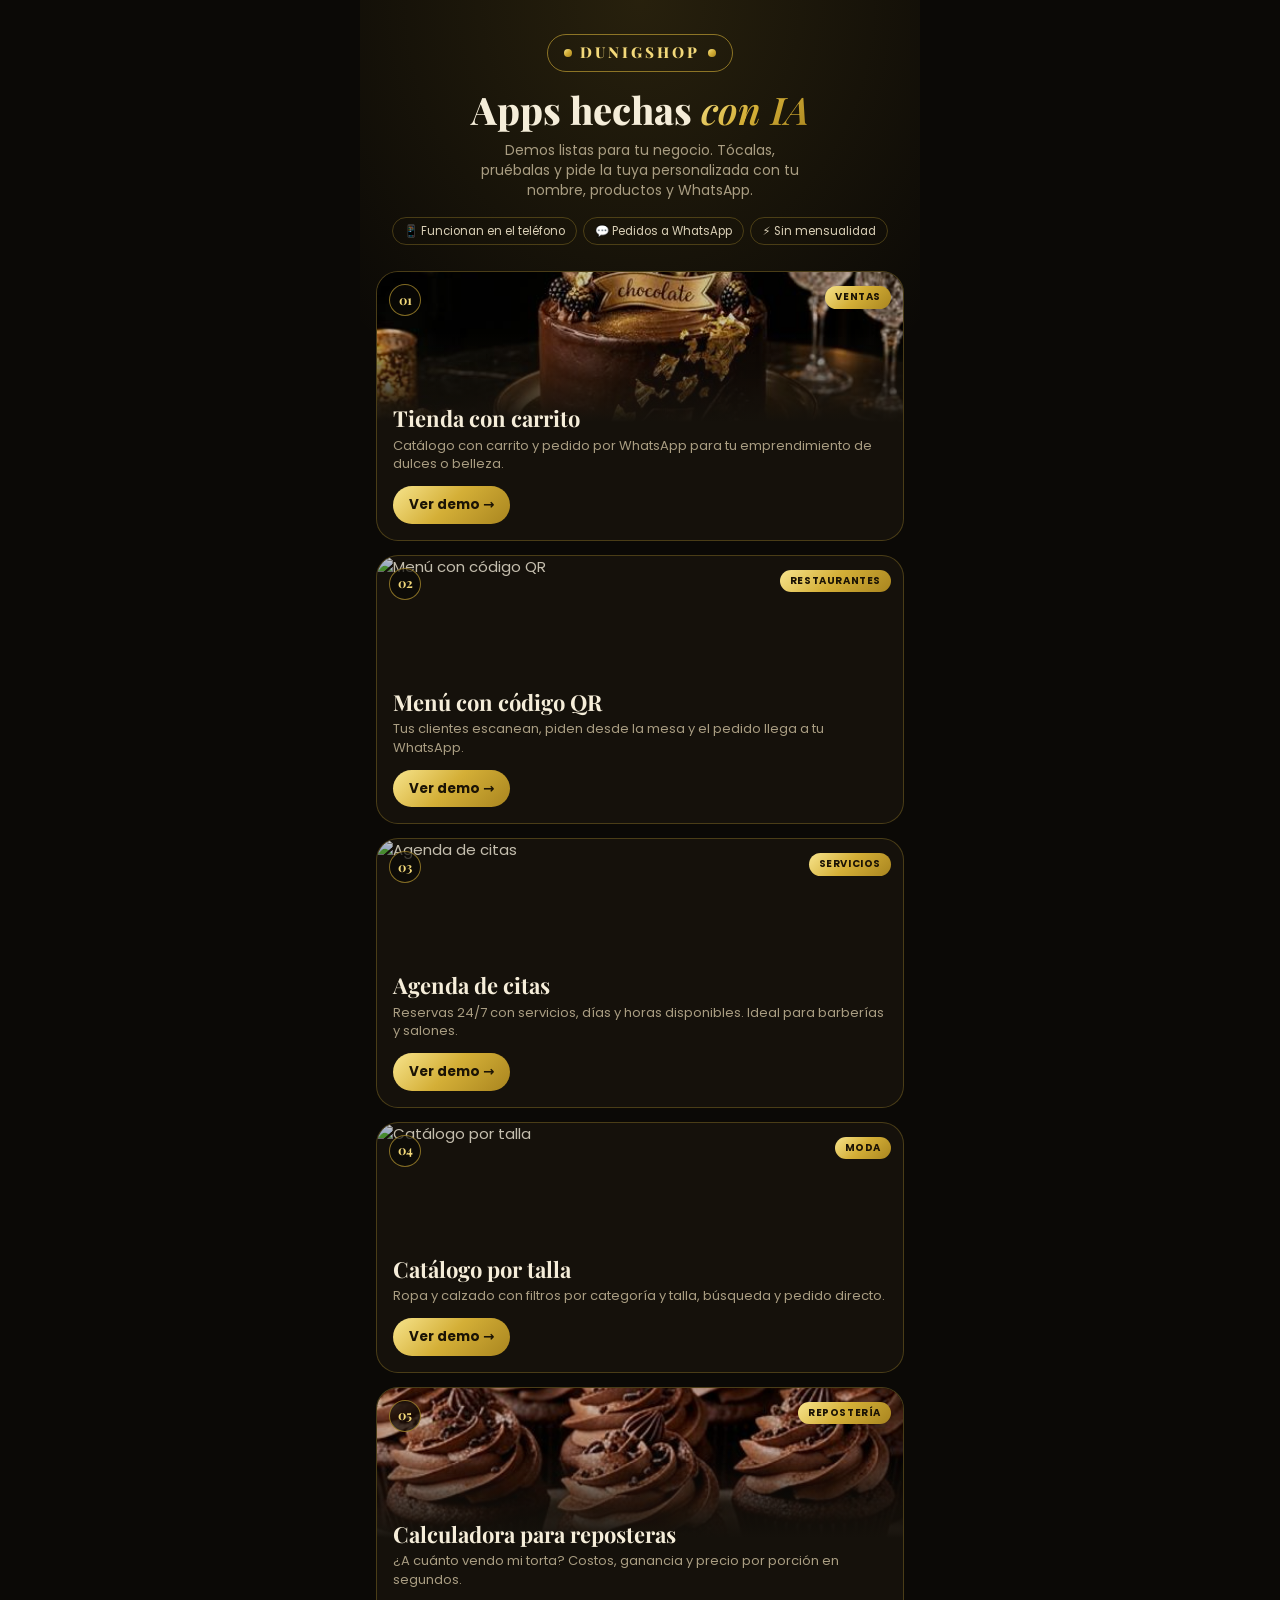
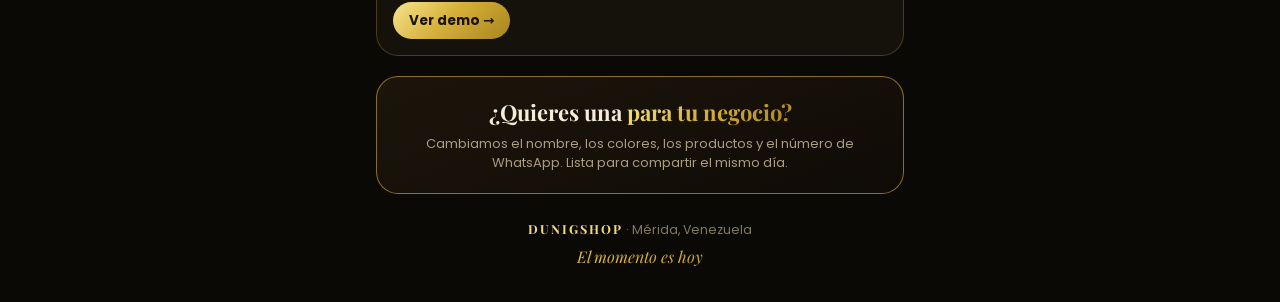
==== apps/index.html @ f9a7b9bd "Agregar 4 apps demo (menú QR, agenda de citas, catálogo por tallas, calculadora repostería) + galerí" ====
<!DOCTYPE html>
<html lang="es-VE">
<head>
<meta charset="UTF-8">
<meta name="viewport" content="width=device-width, initial-scale=1, viewport-fit=cover">
<title>Apps hechas con IA · DUNIGSHOP</title>
<meta name="description" content="Apps listas para tu negocio: tienda con carrito, menú QR, agenda de citas, catálogo con tallas y calculadora de precios.">
<meta name="theme-color" content="#0b0906">
<link rel="icon" href="../vendedor/icon.png">
<link rel="preconnect" href="https://fonts.googleapis.com">
<link rel="preconnect" href="https://fonts.gstatic.com" crossorigin>
<link href="https://fonts.googleapis.com/css2?family=Playfair+Display:ital,wght@0,600;0,700;0,800;1,600&family=Poppins:wght@300;400;500;600;700&display=swap" rel="stylesheet">
<script>
/* =====================================================================
   GALERÍA DE APPS · Edita la lista para agregar o quitar demos.
   ===================================================================== */
const APPS = [
  { title: "Tienda con carrito", desc: "Catálogo con carrito y pedido por WhatsApp para tu emprendimiento de dulces o belleza.",
    tag: "Ventas", url: "../vendedor/tienda/?n=dulces", img: "../vendedor/img/hero-dulces.jpg" },
  { title: "Menú con código QR", desc: "Tus clientes escanean, piden desde la mesa y el pedido llega a tu WhatsApp.",
    tag: "Restaurantes", url: "../menu-qr/?mesa=4", img: "https://images.pexels.com/photos/29496092/pexels-photo-29496092.jpeg?auto=compress&cs=tinysrgb&w=700" },
  { title: "Agenda de citas", desc: "Reservas 24/7 con servicios, días y horas disponibles. Ideal para barberías y salones.",
    tag: "Servicios", url: "../agenda-citas/", img: "https://images.unsplash.com/photo-1593702275687-f8b402bf1fb5?w=700&q=70&auto=format&fit=crop" },
  { title: "Catálogo por talla", desc: "Ropa y calzado con filtros por categoría y talla, búsqueda y pedido directo.",
    tag: "Moda", url: "../catalogo-tallas/", img: "https://images.unsplash.com/photo-1490481651871-ab68de25d43d?w=700&q=70&auto=format&fit=crop" },
  { title: "Calculadora para reposteras", desc: "¿A cuánto vendo mi torta? Costos, ganancia y precio por porción en segundos.",
    tag: "Repostería", url: "../calculadora-reposteria/", img: "../vendedor/img/cupcakes.jpg" }
];
</script>
<style>
:root{--bg:#0b0906;--card:#15110b;--line:rgba(212,175,55,.28);--line2:rgba(212,175,55,.6);--gold:#d4af37;--gold2:#f3d97a;--goldg:linear-gradient(135deg,#f7e48c 0%,#d4af37 48%,#a9851f 100%);--txt:#f5edd9;--mut:#a99d82}
*{box-sizing:border-box;margin:0;padding:0}
html,body{background:var(--bg)}
body{color:var(--txt);font-family:'Poppins',system-ui,sans-serif;font-size:15px;line-height:1.45;max-width:560px;margin:0 auto;min-height:100vh;
  background:radial-gradient(120% 40% at 50% 0%,rgba(212,175,55,.14),transparent 60%),var(--bg)}
.serif{font-family:'Playfair Display',Georgia,serif}
.gold{background:var(--goldg);-webkit-background-clip:text;background-clip:text;color:transparent}
img{display:block}
header{text-align:center;padding:34px 22px 8px}
.logo{display:inline-flex;align-items:center;gap:8px;font-family:'Playfair Display',serif;font-weight:800;font-size:15px;letter-spacing:3px;padding:7px 16px;border:1px solid var(--line2);border-radius:999px;color:var(--gold2)}
.logo i{width:8px;height:8px;border-radius:50%;background:var(--goldg);display:inline-block}
h1{font-size:38px;line-height:1.05;margin-top:18px;font-weight:800}
h1 em{font-style:italic;font-weight:600}
header p{color:var(--mut);font-size:14px;margin:10px auto 0;max-width:340px}
.chips{display:flex;justify-content:center;gap:6px;flex-wrap:wrap;margin-top:16px}
.chips span{font-size:11.5px;padding:5px 11px;border-radius:999px;border:1px solid var(--line);color:#d9cfb6}
main{padding:18px 16px 10px;display:grid;gap:14px}
.app{display:block;text-decoration:none;color:inherit;border:1px solid var(--line);border-radius:22px;overflow:hidden;background:var(--card);transition:transform .15s,border-color .2s}
.app:active{transform:scale(.985)}
.app:hover{border-color:var(--line2)}
.ph{position:relative;height:150px}
.ph img{width:100%;height:100%;object-fit:cover;filter:brightness(.8)}
.ph::after{content:"";position:absolute;inset:0;background:linear-gradient(180deg,rgba(11,9,6,0) 40%,rgba(21,17,11,1) 100%)}
.num{position:absolute;top:12px;left:12px;z-index:2;font-family:'Playfair Display',serif;font-weight:700;font-size:13px;width:32px;height:32px;border-radius:50%;background:rgba(11,9,6,.7);border:1px solid var(--line2);color:var(--gold2);display:flex;align-items:center;justify-content:center}
.tag{position:absolute;top:14px;right:12px;z-index:2;font-size:10px;font-weight:700;letter-spacing:.6px;text-transform:uppercase;padding:4px 10px;border-radius:999px;background:var(--goldg);color:#1b1305}
.b{padding:2px 16px 16px;margin-top:-18px;position:relative;z-index:2}
.b h2{font-size:22px;line-height:1.15}
.b p{font-size:13px;color:var(--mut);margin-top:5px}
.go{display:inline-flex;align-items:center;gap:6px;margin-top:12px;font-size:13.5px;font-weight:700;color:#1b1305;background:var(--goldg);padding:9px 16px;border-radius:999px}
.cta{margin:10px 16px 0;border:1px solid var(--line2);border-radius:22px;padding:20px;text-align:center;background:linear-gradient(160deg,#1c150b,#0f0b06)}
.cta h3{font-size:22px}
.cta p{font-size:13px;color:var(--mut);margin-top:6px}
footer{text-align:center;padding:26px 16px 34px;color:#857a60;font-size:12.5px}
footer b{font-family:'Playfair Display',serif;color:var(--gold2);letter-spacing:2px}
footer em{display:block;margin-top:6px;font-family:'Playfair Display',serif;font-style:italic;font-size:16px}
</style>
</head>
<body>
<header>
  <span class="logo"><i></i>DUNIGSHOP<i></i></span>
  <h1 class="serif">Apps hechas <em class="gold">con IA</em></h1>
  <p>Demos listas para tu negocio. Tócalas, pruébalas y pide la tuya personalizada con tu nombre, productos y WhatsApp.</p>
  <div class="chips"><span>📱 Funcionan en el teléfono</span><span>💬 Pedidos a WhatsApp</span><span>⚡ Sin mensualidad</span></div>
</header>
<main id="list"></main>
<section class="cta">
  <h3 class="serif">¿Quieres una <span class="gold">para tu negocio?</span></h3>
  <p>Cambiamos el nombre, los colores, los productos y el número de WhatsApp. Lista para compartir el mismo día.</p>
</section>
<footer><b>DUNIGSHOP</b> · Mérida, Venezuela<em class="gold">El momento es hoy</em></footer>
<script>
document.getElementById("list").innerHTML = APPS.map((a, i) => `
  <a class="app" href="${a.url}">
    <div class="ph"><img src="${a.img}" alt="${a.title}" loading="${i < 2 ? "eager" : "lazy"}"><span class="num">${String(i+1).padStart(2,"0")}</span><span class="tag">${a.tag}</span></div>
    <div class="b"><h2 class="serif">${a.title}</h2><p>${a.desc}</p><span class="go">Ver demo →</span></div>
  </a>`).join("");
</script>
</body>
</html>
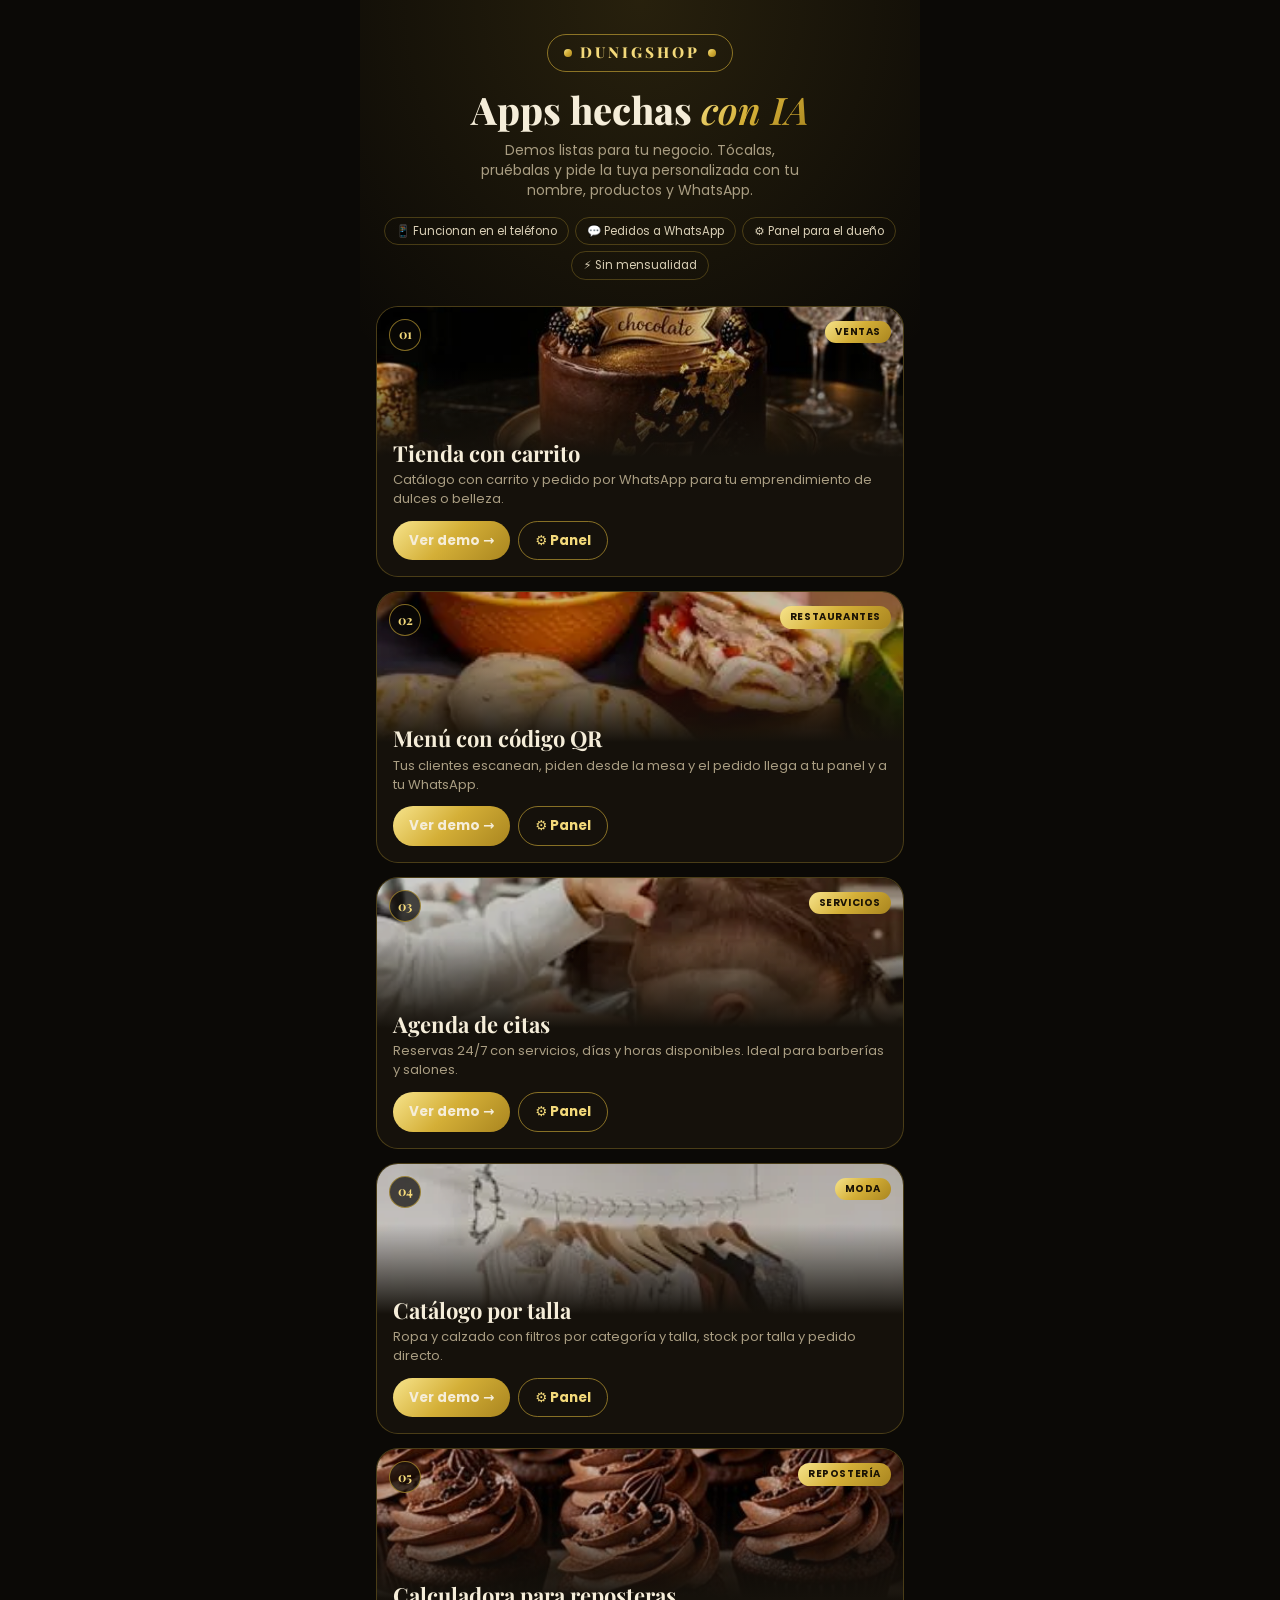
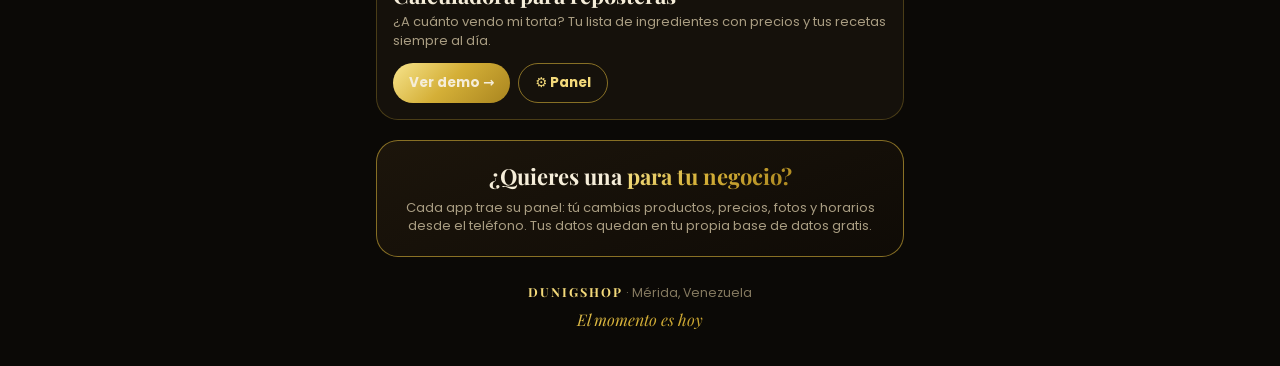
==== commit 40f18488: "Apps con panel del dueño y datos en Supabase del comprador (modo demo sin Supabase): menú QR, agenda" ====
--- a/apps/index.html
+++ b/apps/index.html
@@ -16,15 +16,15 @@
    ===================================================================== */
 const APPS = [
   { title: "Tienda con carrito", desc: "Catálogo con carrito y pedido por WhatsApp para tu emprendimiento de dulces o belleza.",
-    tag: "Ventas", url: "../vendedor/tienda/?n=dulces", img: "../vendedor/img/hero-dulces.jpg" },
-  { title: "Menú con código QR", desc: "Tus clientes escanean, piden desde la mesa y el pedido llega a tu WhatsApp.",
-    tag: "Restaurantes", url: "../menu-qr/?mesa=4", img: "https://images.pexels.com/photos/29496092/pexels-photo-29496092.jpeg?auto=compress&cs=tinysrgb&w=700" },
+    tag: "Ventas", url: "../vendedor/tienda/?n=dulces", panel: "../vendedor/panel/?n=dulces", img: "../vendedor/img/hero-dulces.jpg" },
+  { title: "Menú con código QR", desc: "Tus clientes escanean, piden desde la mesa y el pedido llega a tu panel y a tu WhatsApp.",
+    tag: "Restaurantes", url: "../menu-qr/?mesa=4", panel: "../menu-qr/panel/", img: "../menu-qr/img/29496092.webp" },
   { title: "Agenda de citas", desc: "Reservas 24/7 con servicios, días y horas disponibles. Ideal para barberías y salones.",
-    tag: "Servicios", url: "../agenda-citas/", img: "https://images.unsplash.com/photo-1593702275687-f8b402bf1fb5?w=700&q=70&auto=format&fit=crop" },
-  { title: "Catálogo por talla", desc: "Ropa y calzado con filtros por categoría y talla, búsqueda y pedido directo.",
-    tag: "Moda", url: "../catalogo-tallas/", img: "https://images.unsplash.com/photo-1490481651871-ab68de25d43d?w=700&q=70&auto=format&fit=crop" },
-  { title: "Calculadora para reposteras", desc: "¿A cuánto vendo mi torta? Costos, ganancia y precio por porción en segundos.",
-    tag: "Repostería", url: "../calculadora-reposteria/", img: "../vendedor/img/cupcakes.jpg" }
+    tag: "Servicios", url: "../agenda-citas/", panel: "../agenda-citas/panel/", img: "../agenda-citas/img/1593702275687.webp" },
+  { title: "Catálogo por talla", desc: "Ropa y calzado con filtros por categoría y talla, stock por talla y pedido directo.",
+    tag: "Moda", url: "../catalogo-tallas/", panel: "../catalogo-tallas/panel/", img: "../catalogo-tallas/img/1490481651871.webp" },
+  { title: "Calculadora para reposteras", desc: "¿A cuánto vendo mi torta? Tu lista de ingredientes con precios y tus recetas siempre al día.",
+    tag: "Repostería", url: "../calculadora-reposteria/", panel: "../calculadora-reposteria/panel/", img: "../vendedor/img/cupcakes.jpg" }
 ];
 </script>
 <style>
@@ -45,7 +45,7 @@
 .chips{display:flex;justify-content:center;gap:6px;flex-wrap:wrap;margin-top:16px}
 .chips span{font-size:11.5px;padding:5px 11px;border-radius:999px;border:1px solid var(--line);color:#d9cfb6}
 main{padding:18px 16px 10px;display:grid;gap:14px}
-.app{display:block;text-decoration:none;color:inherit;border:1px solid var(--line);border-radius:22px;overflow:hidden;background:var(--card);transition:transform .15s,border-color .2s}
+.app{display:block;color:inherit;border:1px solid var(--line);border-radius:22px;overflow:hidden;background:var(--card);transition:transform .15s,border-color .2s}
 .app:active{transform:scale(.985)}
 .app:hover{border-color:var(--line2)}
 .ph{position:relative;height:150px}
@@ -56,7 +56,10 @@
 .b{padding:2px 16px 16px;margin-top:-18px;position:relative;z-index:2}
 .b h2{font-size:22px;line-height:1.15}
 .b p{font-size:13px;color:var(--mut);margin-top:5px}
-.go{display:inline-flex;align-items:center;gap:6px;margin-top:12px;font-size:13.5px;font-weight:700;color:#1b1305;background:var(--goldg);padding:9px 16px;border-radius:999px}
+.btns{display:flex;gap:8px;flex-wrap:wrap;margin-top:12px}
+.app a{text-decoration:none;color:inherit}
+.go.pn{background:transparent;color:var(--gold2);border:1px solid var(--line2)}
+.go{display:inline-flex;align-items:center;gap:6px;font-size:13.5px;font-weight:700;color:#1b1305;background:var(--goldg);padding:9px 16px;border-radius:999px}
 .cta{margin:10px 16px 0;border:1px solid var(--line2);border-radius:22px;padding:20px;text-align:center;background:linear-gradient(160deg,#1c150b,#0f0b06)}
 .cta h3{font-size:22px}
 .cta p{font-size:13px;color:var(--mut);margin-top:6px}
@@ -70,20 +73,21 @@
   <span class="logo"><i></i>DUNIGSHOP<i></i></span>
   <h1 class="serif">Apps hechas <em class="gold">con IA</em></h1>
   <p>Demos listas para tu negocio. Tócalas, pruébalas y pide la tuya personalizada con tu nombre, productos y WhatsApp.</p>
-  <div class="chips"><span>📱 Funcionan en el teléfono</span><span>💬 Pedidos a WhatsApp</span><span>⚡ Sin mensualidad</span></div>
+  <div class="chips"><span>📱 Funcionan en el teléfono</span><span>💬 Pedidos a WhatsApp</span><span>⚙️ Panel para el dueño</span><span>⚡ Sin mensualidad</span></div>
 </header>
 <main id="list"></main>
 <section class="cta">
   <h3 class="serif">¿Quieres una <span class="gold">para tu negocio?</span></h3>
-  <p>Cambiamos el nombre, los colores, los productos y el número de WhatsApp. Lista para compartir el mismo día.</p>
+  <p>Cada app trae su panel: tú cambias productos, precios, fotos y horarios desde el teléfono. Tus datos quedan en tu propia base de datos gratis.</p>
 </section>
 <footer><b>DUNIGSHOP</b> · Mérida, Venezuela<em class="gold">El momento es hoy</em></footer>
 <script>
 document.getElementById("list").innerHTML = APPS.map((a, i) => `
-  <a class="app" href="${a.url}">
-    <div class="ph"><img src="${a.img}" alt="${a.title}" loading="${i < 2 ? "eager" : "lazy"}"><span class="num">${String(i+1).padStart(2,"0")}</span><span class="tag">${a.tag}</span></div>
-    <div class="b"><h2 class="serif">${a.title}</h2><p>${a.desc}</p><span class="go">Ver demo →</span></div>
-  </a>`).join("");
+  <article class="app">
+    <a href="${a.url}"><div class="ph"><img src="${a.img}" alt="${a.title}" loading="${i < 2 ? "eager" : "lazy"}"><span class="num">${String(i+1).padStart(2,"0")}</span><span class="tag">${a.tag}</span></div></a>
+    <div class="b"><a href="${a.url}"><h2 class="serif">${a.title}</h2><p>${a.desc}</p></a>
+      <div class="btns"><a class="go" href="${a.url}">Ver demo →</a>${a.panel ? `<a class="go pn" href="${a.panel}">⚙️ Panel</a>` : ""}</div></div>
+  </article>`).join("");
 </script>
 </body>
 </html>
